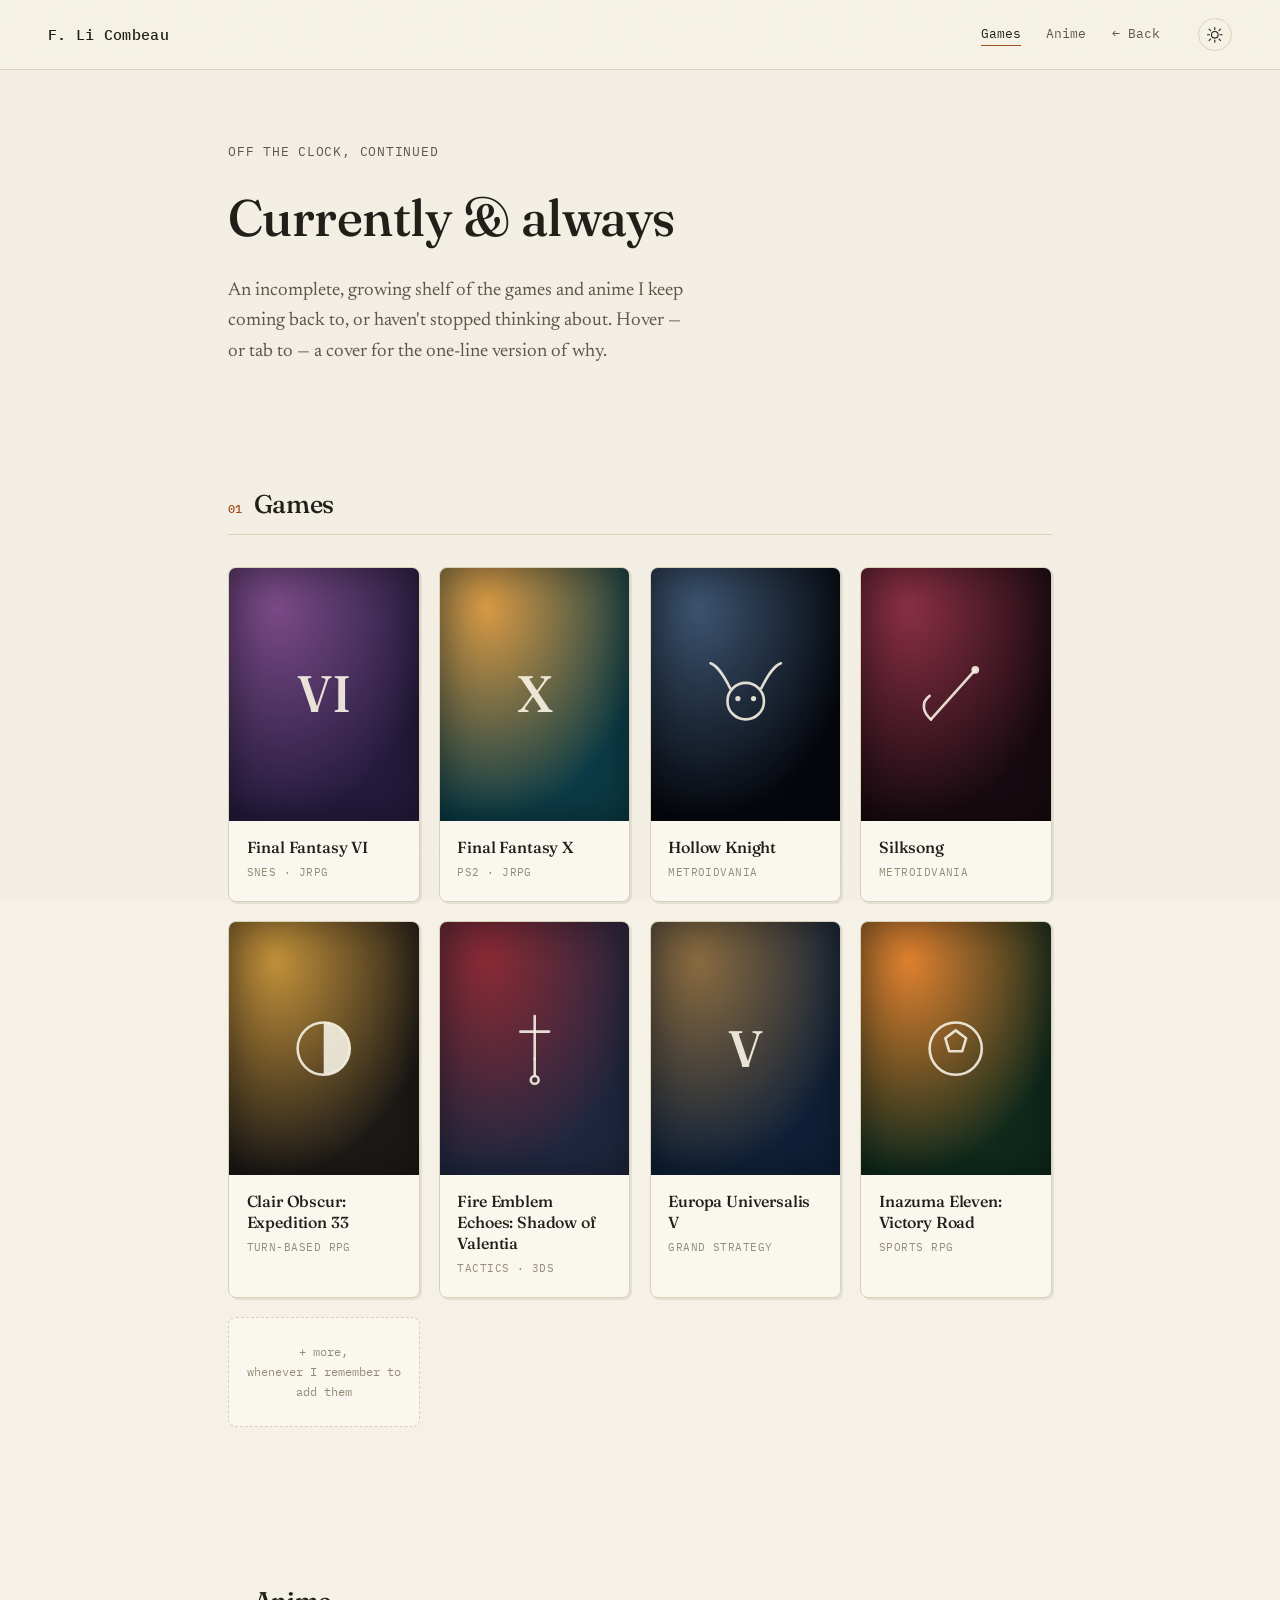
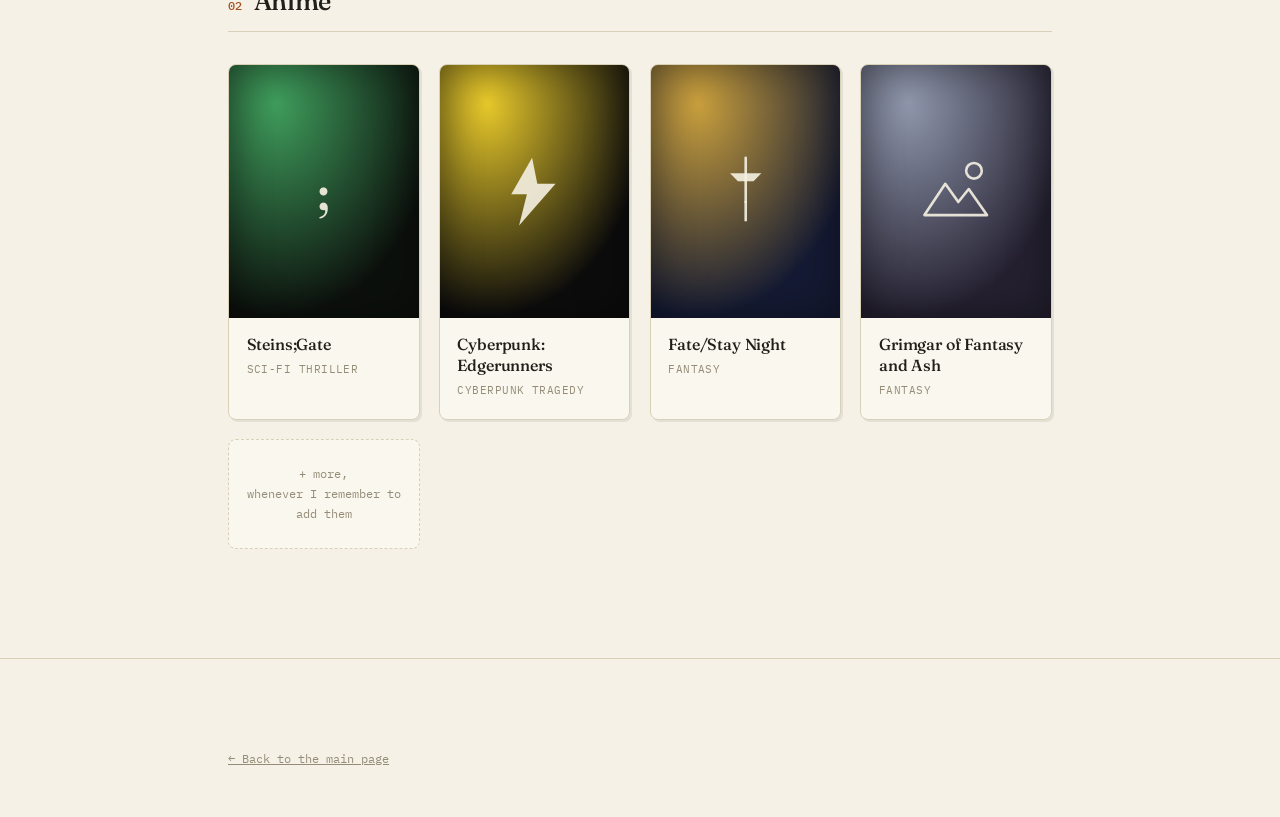
==== playing.html @ 3b8ca944 "Added side projects and games" ====
<!DOCTYPE html>
<html lang="en">
<head>
<meta charset="UTF-8">
<meta name="viewport" content="width=device-width, initial-scale=1.0">
<title>Frédéric Li Combeau — Off the clock, continued</title>
<meta name="description" content="Games and anime Frédéric Li Combeau keeps coming back to.">
<link rel="icon" href="assets/favicon.svg" type="image/svg+xml">
<link rel="preconnect" href="https://fonts.googleapis.com">
<link rel="preconnect" href="https://fonts.gstatic.com" crossorigin>
<link href="https://fonts.googleapis.com/css2?family=Fraunces:ital,opsz,wght@0,9..144,400;0,9..144,500;0,9..144,600;1,9..144,500&family=IBM+Plex+Mono:wght@400;500&family=Newsreader:ital,opsz,wght@0,6..72,400;0,6..72,500;1,6..72,400&display=swap" rel="stylesheet">
<link rel="stylesheet" href="css/style.css">
<link rel="stylesheet" href="css/playing.css">
</head>
<body>

<div class="grain" aria-hidden="true"></div>

<header class="site-header">
  <a class="wordmark" href="index.html">F. Li&nbsp;Combeau</a>
  <nav class="site-nav">
    <a href="#games" data-nav>Games</a>
    <a href="#anime" data-nav>Anime</a>
    <a href="index.html">← Back</a>
  </nav>
  <button id="theme-toggle" type="button" aria-label="Switch between day and night mode">
    <svg viewBox="0 0 24 24" class="icon-day" aria-hidden="true"><circle cx="12" cy="12" r="4.5"/><path d="M12 2v3M12 19v3M4.2 4.2l2.1 2.1M17.7 17.7l2.1 2.1M2 12h3M19 12h3M4.2 19.8l2.1-2.1M17.7 6.3l2.1-2.1"/></svg>
    <svg viewBox="0 0 24 24" class="icon-night" aria-hidden="true"><path d="M20 14.5A8.5 8.5 0 1 1 9.5 4a6.8 6.8 0 0 0 10.5 10.5Z"/></svg>
  </button>
</header>

<main>

  <section class="playing-hero">
    <p class="eyebrow">Off the clock, continued</p>
    <h1>Currently &amp; always</h1>
    <p class="lede">An incomplete, growing shelf of the games and anime I keep coming back to,
      or haven't stopped thinking about. Hover — or tab to — a cover for the one-line version of why.</p>
  </section>

  <section id="games">
    <h2><span class="num">01</span>Games</h2>

    <ul class="media-grid">
      <li class="media-card" style="--c1:#241b3d; --c2:#7a4a86;" tabindex="0">
        <div class="media-cover"><span class="media-glyph">VI</span></div>
        <div class="media-info">
          <h3>Final Fantasy VI</h3>
          <p class="media-tag">SNES · JRPG</p>
          <p class="media-note">Terra's theme, the Opera scene and that one scene in the world of ruin are amongst the greatest scenes ever made in video games.</p>
        </div>
      </li>

      <li class="media-card" style="--c1:#0b3b46; --c2:#d99a44;" tabindex="0">
        <div class="media-cover"><span class="media-glyph">X</span></div>
        <div class="media-info">
          <h3>Final Fantasy X</h3>
          <p class="media-tag">PS2 · JRPG</p>
          <p class="media-note">A beautiful relationship between Tidus and Yuna, and a story that isn't afraid to sit with grief.</p>
        </div>
      </li>

      <li class="media-card" style="--c1:#05070d; --c2:#3c5470;" tabindex="0">
        <div class="media-cover">
          <svg class="media-icon" viewBox="0 0 64 64" aria-hidden="true">
            <circle cx="32" cy="37" r="14"/>
            <path d="M20 27 C 14 15, 10 10, 5 8"/>
            <path d="M44 27 C 50 15, 54 10, 59 8"/>
            <circle cx="26" cy="35" r="2" fill="currentColor" stroke="none"/>
            <circle cx="38" cy="35" r="2" fill="currentColor" stroke="none"/>
          </svg>
        </div>
        <div class="media-info">
          <h3>Hollow Knight</h3>
          <p class="media-tag">Metroidvania</p>
          <p class="media-note">"Through its pain we found a truth that must now be confessed, For nothing can contain such things but perfect emptiness."</p>
        </div>
      </li>

      <li class="media-card" style="--c1:#170a10; --c2:#8a2f45;" tabindex="0">
        <div class="media-cover">
          <svg class="media-icon" viewBox="0 0 64 64" aria-hidden="true">
            <line x1="13" y1="51" x2="47" y2="13"/>
            <circle cx="47" cy="13" r="3" fill="currentColor" stroke="none"/>
            <path d="M13 51 C 7 46, 5 38, 12 33"/>
          </svg>
        </div>
        <div class="media-info">
          <h3>Silksong</h3>
          <p class="media-tag">Metroidvania</p>
          <p class="media-note">Going deeper into the nest.</p>
        </div>
      </li>

      <li class="media-card" style="--c1:#1c1a17; --c2:#c2903a;" tabindex="0">
        <div class="media-cover">
          <svg class="media-icon" viewBox="0 0 64 64" aria-hidden="true">
            <circle cx="32" cy="32" r="20"/>
            <path d="M32 12 A20 20 0 0 1 32 52 Z" fill="currentColor" stroke="none"/>
          </svg>
        </div>
        <div class="media-info">
          <h3>Clair Obscur: Expedition 33</h3>
          <p class="media-tag">Turn-based RPG</p>
          <p class="media-note">Absolute cinema.</p>
        </div>
      </li>

      <li class="media-card" style="--c1:#1f2740; --c2:#8a2a34;" tabindex="0">
        <div class="media-cover">
          <svg class="media-icon" viewBox="0 0 64 64" aria-hidden="true">
            <line x1="32" y1="7" x2="32" y2="40"/>
            <line x1="21" y1="19" x2="43" y2="19"/>
            <line x1="32" y1="40" x2="32" y2="52"/>
            <circle cx="32" cy="56" r="3"/>
          </svg>
        </div>
        <div class="media-info">
          <h3>Fire Emblem Echoes: Shadow of Valentia</h3>
          <p class="media-tag">Tactics · 3DS</p>
          <p class="media-note">The best character designs in the series. Alm and Celica's
            relationship is beautiful.</p>
        </div>
      </li>

      <li class="media-card" style="--c1:#0f2038; --c2:#8a6b3f;" tabindex="0">
        <div class="media-cover"><span class="media-glyph">V</span></div>
        <div class="media-info">
          <h3>Europa Universalis V</h3>
          <p class="media-tag">Grand strategy</p>
          <p class="media-note">Pain is salvation.</p>
        </div>
      </li>

      <li class="media-card" style="--c1:#0f2a1c; --c2:#e0812f;" tabindex="0">
        <div class="media-cover">
          <svg class="media-icon" viewBox="0 0 64 64" aria-hidden="true">
            <circle cx="32" cy="32" r="20"/>
            <path d="M32 18 L40 24 L37 34 L27 34 L24 24 Z"/>
          </svg>
        </div>
        <div class="media-info">
          <h3>Inazuma Eleven: Victory Road</h3>
          <p class="media-tag">Sports RPG</p>
          <p class="media-note">Let's beat the soccer monster.</p>
        </div>
      </li>

      <li class="media-card media-card--more" tabindex="-1" aria-hidden="true">
        <div class="media-more">+ more,<br>whenever I remember to add them</div>
      </li>
    </ul>
  </section>

  <section id="anime">
    <h2><span class="num">02</span>Anime</h2>

    <ul class="media-grid">
      <li class="media-card" style="--c1:#0c100c; --c2:#3f9d5c;" tabindex="0">
        <div class="media-cover"><span class="media-glyph">;</span></div>
        <div class="media-info">
          <h3>Steins;Gate</h3>
          <p class="media-tag">Sci-fi thriller</p>
          <p class="media-note">Green melted bananas.</p>
        </div>
      </li>

      <li class="media-card" style="--c1:#0c0c0c; --c2:#e8c92b;" tabindex="0">
        <div class="media-cover">
          <svg class="media-icon" viewBox="0 0 64 64" aria-hidden="true">
            <path d="M30 6 L14 34 L26 34 L20 58 L48 26 L34 26 Z" fill="currentColor" stroke="none"/>
          </svg>
        </div>
        <div class="media-info">
          <h3>Cyberpunk: Edgerunners</h3>
          <p class="media-tag">Cyberpunk tragedy</p>
          <p class="media-note">Going through pain and suffering with this one, but one day we'll see them on the Moon.</p>
        </div>
      </li>

      <li class="media-card" style="--c1:#141a33; --c2:#caa03d;" tabindex="0">
        <div class="media-cover">
          <svg class="media-icon" viewBox="0 0 64 64" aria-hidden="true">
            <line x1="32" y1="6" x2="32" y2="40"/>
            <path d="M20 18 L44 18 L38 24 L26 24 Z" fill="currentColor" stroke="none"/>
            <line x1="32" y1="40" x2="32" y2="54"/>
          </svg>
        </div>
        <div class="media-info">
          <h3>Fate/Stay Night</h3>
          <p class="media-tag">Fantasy</p>
          <p class="media-note">Excalibur !!!</p>
        </div>
      </li>

      <li class="media-card" style="--c1:#242030; --c2:#8f97ac;" tabindex="0">
        <div class="media-cover">
          <svg class="media-icon" viewBox="0 0 64 64" aria-hidden="true">
            <circle cx="46" cy="16" r="6"/>
            <path d="M8 50 L24 26 L34 40 L42 30 L56 50 Z"/>
          </svg>
        </div>
        <div class="media-info">
          <h3>Grimgar of Fantasy and Ash</h3>
          <p class="media-tag">Fantasy</p>
          <p class="media-note">Beautiful animation and world-building, as well as amazing character development.</p>
        </div>
      </li>

      <li class="media-card media-card--more" tabindex="-1" aria-hidden="true">
        <div class="media-more">+ more,<br>whenever I remember to add them</div>
      </li>
    </ul>
  </section>

</main>

<footer id="contact">
  <div class="footer-inner">
    <p class="footer-meta"><a href="index.html">← Back to the main page</a></p>
  </div>
</footer>

<script src="js/main.js"></script>
</body>
</html>
---- css/style.css ----
/* ---------------------------------------------------------------
   Frédéric Li Combeau — researcher site
   Two-ink print aesthetic (day) that turns into a starfield (night).
   --------------------------------------------------------------- */

:root{
  --bg: #f5f1e6;
  --bg-alt: #ece5d3;
  --ink: #211f1a;
  --ink-soft: #5b5648;
  --ink-faint: #948c78;
  --rule: #d9d0b8;
  --accent: #2c3a63;
  --accent-warm: #a6501f;
  --card-bg: #faf7ee;
  --shadow: rgba(33,31,26,0.08);

  --serif-display: "Fraunces", "Iowan Old Style", "Palatino Linotype", Georgia, serif;
  --serif-body: "Newsreader", Georgia, "Times New Roman", serif;
  --mono: "IBM Plex Mono", ui-monospace, "SFMono-Regular", Menlo, Consolas, monospace;

  --max: 920px;
  --gap: clamp(1.25rem, 3vw, 2.5rem);

  color-scheme: light;
}

html[data-theme="night"]{
  --bg: #0c1020;
  --bg-alt: #12172b;
  --ink: #e9e4d6;
  --ink-soft: #b3ad9c;
  --ink-faint: #6b6c85;
  --rule: #262c48;
  --accent: #8fa6ff;
  --accent-warm: #e8a978;
  --card-bg: #10142688;
  --shadow: rgba(0,0,0,0.35);
  color-scheme: dark;
}

*, *::before, *::after{ box-sizing: border-box; }

html{ scroll-behavior: smooth; }

body{
  margin: 0;
  background: var(--bg);
  color: var(--ink);
  font-family: var(--serif-body);
  font-size: 17px;
  line-height: 1.6;
  transition: background-color .5s ease, color .5s ease;
  overflow-x: hidden;
}

@media (prefers-reduced-motion: reduce){
  html{ scroll-behavior: auto; }
  *{ transition: none !important; animation: none !important; }
}

/* paper grain overlay */
.grain{
  position: fixed;
  inset: 0;
  z-index: 1;
  pointer-events: none;
  opacity: .5;
  mix-blend-mode: multiply;
  background-image: url("data:image/svg+xml;utf8,<svg xmlns='http://www.w3.org/2000/svg' width='180' height='180'><filter id='n'><feTurbulence type='fractalNoise' baseFrequency='0.9' numOctaves='2' stitchTiles='stitch'/><feColorMatrix type='matrix' values='0 0 0 0 0  0 0 0 0 0  0 0 0 0 0  0 0 0 0.035 0'/></filter><rect width='100%25' height='100%25' filter='url(%23n)'/></svg>");
}
html[data-theme="night"] .grain{ mix-blend-mode: screen; opacity: .35; }

a{ color: inherit; }

h1, h2, h3, h4{
  font-family: var(--serif-display);
  font-weight: 500;
  margin: 0;
  letter-spacing: -0.01em;
}

.subtle{ font-weight: 400; color: var(--ink-soft); font-size: .8em; }

/* ---------- header ---------- */
.site-header{
  position: sticky;
  top: 0;
  z-index: 20;
  display: flex;
  align-items: center;
  gap: var(--gap);
  padding: 1.1rem clamp(1.25rem, 5vw, 3rem);
  background: color-mix(in srgb, var(--bg) 86%, transparent);
  backdrop-filter: blur(6px);
  border-bottom: 1px solid var(--rule);
}

.wordmark{
  font-family: var(--mono);
  font-weight: 500;
  font-size: .95rem;
  text-decoration: none;
  letter-spacing: .02em;
  white-space: nowrap;
}

.site-nav{
  display: flex;
  gap: clamp(.85rem, 2vw, 1.6rem);
  margin-left: auto;
  font-family: var(--mono);
  font-size: .82rem;
  flex-wrap: wrap;
}

.site-nav a{
  text-decoration: none;
  color: var(--ink-soft);
  position: relative;
  padding-bottom: 2px;
}
.site-nav a::after{
  content: "";
  position: absolute;
  left: 0; right: 100%;
  bottom: 0;
  height: 1px;
  background: var(--accent-warm);
  transition: right .25s ease;
}
.site-nav a:hover::after,
.site-nav a.active::after{ right: 0; }
.site-nav a.active{ color: var(--ink); }

#theme-toggle{
  border: 1px solid var(--rule);
  background: transparent;
  color: var(--ink);
  border-radius: 999px;
  width: 2.1rem;
  height: 2.1rem;
  display: grid;
  place-items: center;
  cursor: pointer;
  flex: none;
}
#theme-toggle svg{ width: 1.1rem; height: 1.1rem; fill: none; stroke: currentColor; stroke-width: 1.5; stroke-linecap: round; }
#theme-toggle .icon-night{ display: none; }
html[data-theme="night"] #theme-toggle .icon-day{ display: none; }
html[data-theme="night"] #theme-toggle .icon-night{ display: block; fill: currentColor; stroke: none; }

/* ---------- layout helpers ---------- */
main, footer{
  position: relative;
  z-index: 2;
}

section{
  max-width: var(--max);
  margin: 0 auto;
  padding: clamp(2.5rem, 6vw, 5rem) clamp(1.25rem, 5vw, 3rem);
}

section > h2{
  font-size: clamp(1.4rem, 2vw, 1.7rem);
  display: flex;
  align-items: baseline;
  gap: .75rem;
  margin-bottom: 2rem;
  padding-bottom: .6rem;
  border-bottom: 1px solid var(--rule);
}

.num{
  font-family: var(--mono);
  font-size: .75rem;
  color: var(--accent-warm);
  font-weight: 500;
}

.section-note{
  margin-top: -1.3rem;
  margin-bottom: 1.8rem;
  color: var(--ink-faint);
  font-style: italic;
  font-size: .95rem;
}

/* ---------- hero ---------- */
.hero{
  max-width: var(--max);
  margin: 0 auto;
  padding: clamp(2.5rem, 8vw, 5.5rem) clamp(1.25rem, 5vw, 3rem) clamp(2rem, 6vw, 4rem);
  display: grid;
  grid-template-columns: 1.25fr 1fr;
  gap: clamp(2rem, 5vw, 3rem);
  align-items: center;
}

.eyebrow{
  font-family: var(--mono);
  font-size: .8rem;
  text-transform: uppercase;
  letter-spacing: .06em;
  color: var(--ink-soft);
  margin: 0 0 .9rem;
}

.hero h1{
  font-size: clamp(2.6rem, 7vw, 4.4rem);
  line-height: .98;
  margin-bottom: 1.3rem;
}

.lede{
  font-size: 1.18rem;
  max-width: 46ch;
  color: var(--ink-soft);
  margin: 0 0 1.5rem;
}

.now{
  font-family: var(--serif-body);
  font-size: 1rem;
  max-width: 52ch;
  margin: 0 0 1.8rem;
  padding-left: 1rem;
  border-left: 2px solid var(--accent-warm);
  color: var(--ink);
}

.tag{
  font-family: var(--mono);
  font-size: .72rem;
  text-transform: uppercase;
  letter-spacing: .06em;
  color: var(--accent-warm);
  margin-right: .5em;
}

.hero-links{
  display: flex;
  flex-wrap: wrap;
  gap: .6rem;
}

.pill{
  font-family: var(--mono);
  font-size: .82rem;
  border: 1px solid var(--rule);
  background: var(--card-bg);
  color: var(--ink);
  padding: .5rem .9rem;
  border-radius: 999px;
  text-decoration: none;
  cursor: pointer;
  transition: border-color .2s ease, transform .2s ease;
  position: relative;
}
.pill:hover{ border-color: var(--accent-warm); transform: translateY(-1px); }

#copy-email, #copy-email-2{ overflow: hidden; }
.pill-copied{
  position: absolute; inset: 0;
  display: grid; place-items: center;
  background: var(--accent-warm);
  color: var(--bg);
  transform: translateY(100%);
  transition: transform .25s ease;
}
.pill.is-copied .pill-copied{ transform: translateY(0); }

/* hero constellation figure */
.hero-figure{
  margin: 0;
  display: flex;
  flex-direction: column;
  align-items: center;
  padding-top: .5rem;
}
#orion{ width: 100%; max-width: clamp(240px, 25vw, 380px); height: auto; }
#orion .lines{ stroke: var(--ink-faint); stroke-width: 1; opacity: .55; }
#orion .stars circle{
  fill: var(--accent);
  cursor: default;
  transition: fill .3s ease, r .2s ease;
}
#orion .stars circle:hover{ fill: var(--accent-warm); }
html[data-theme="night"] #orion .stars circle{
  fill: #f4efe0;
  filter: drop-shadow(0 0 3px rgba(244,239,224,.8));
}
html[data-theme="night"] #orion .lines{ stroke: #3a4166; opacity: .7; }

#star-label{
  font-family: var(--mono);
  font-size: .72rem;
  color: var(--ink-faint);
  height: 1.2rem;
  margin-top: .4rem;
}

/* ---------- research timeline ---------- */
.timeline{
  list-style: none;
  margin: 0; padding: 0;
  position: relative;
  border-left: 1px solid var(--rule);
}

.entry{
  position: relative;
  padding: 0 0 2.4rem 2rem;
}
.entry:last-child{ padding-bottom: 0; }
.entry::before{
  content: "";
  position: absolute;
  left: -4.5px; top: .4rem;
  width: 8px; height: 8px;
  border-radius: 50%;
  background: var(--accent);
  box-shadow: 0 0 0 4px var(--bg);
}

.entry-meta{
  display: flex;
  gap: 1rem;
  align-items: baseline;
  font-family: var(--mono);
  font-size: .78rem;
  color: var(--ink-faint);
  margin-bottom: .5rem;
  flex-wrap: wrap;
}
.entry-date{ font-family: var(--mono); }
.entry-status{
  color: var(--accent-warm);
  border: 1px solid var(--rule);
  border-radius: 999px;
  padding: .1rem .55rem;
}

.entry h3{ font-size: 1.25rem; margin-bottom: .4rem; line-height: 1.3; }
.entry-place{ margin: 0; font-weight: 500; }
.entry-people{ margin: .15rem 0 .6rem; color: var(--ink-soft); font-size: .95rem; }
.entry-desc{ margin: 0; color: var(--ink-soft); max-width: 65ch; }

/* ---------- projects ---------- */
.project-grid{
  list-style: none;
  margin: 0; padding: 0;
  display: grid;
  grid-template-columns: repeat(2, 1fr);
  gap: 1.1rem;
}

.project{
  position: relative;
  border: 1px solid var(--rule);
  background: var(--card-bg);
  border-radius: 6px;
  padding: 1.3rem 1.4rem 1.5rem;
  box-shadow: 2px 2px 0 var(--shadow);
  display: flex;
  flex-direction: column;
}

.project:nth-child(5){ grid-column: 1 / -1; }

.project-tag{
  font-family: var(--mono);
  font-size: .72rem;
  text-transform: uppercase;
  letter-spacing: .04em;
  color: var(--ink-faint);
}

.project h3{
  font-size: 1.08rem;
  line-height: 1.35;
  margin: .5rem 0 .6rem;
}

.project p{ margin: 0 0 .8rem; color: var(--ink-soft); font-size: .96rem; }
.project p a{ color: var(--accent); text-decoration: underline; text-decoration-color: var(--rule); text-underline-offset: 2px; }

.project > a{
  margin-top: auto;
  font-family: var(--mono);
  font-size: .82rem;
  text-decoration: none;
  color: var(--accent);
  align-self: flex-start;
  border-bottom: 1px solid var(--accent);
  padding-bottom: 1px;
}

.stamp{
  position: absolute;
  top: 1.1rem; right: 1.2rem;
  font-family: var(--mono);
  font-size: .66rem;
  text-transform: uppercase;
  letter-spacing: .05em;
  color: var(--accent-warm);
  border: 1px dashed var(--accent-warm);
  border-radius: 4px;
  padding: .2rem .45rem;
  transform: rotate(4deg);
}

/* ---------- background ---------- */
.background-grid{
  display: grid;
  grid-template-columns: 1.5fr 1fr;
  gap: clamp(2rem, 4vw, 3.5rem);
}

.edu-entry{ margin-bottom: 1.6rem; }
.edu-entry:last-child{ margin-bottom: 0; }
.edu-entry h3{ font-size: 1.05rem; margin: .3rem 0 .2rem; }
.edu-entry .entry-place{ margin: 0 0 .4rem; color: var(--ink-soft); }
.course-list{
  margin: 0;
  font-size: .88rem;
  color: var(--ink-faint);
  font-family: var(--mono);
  line-height: 1.7;
}

.skill-group{ margin-bottom: 1.4rem; }
.skill-group:last-child{ margin-bottom: 0; }
.skill-group h4{
  font-family: var(--mono);
  font-size: .78rem;
  text-transform: uppercase;
  letter-spacing: .05em;
  color: var(--ink-faint);
  margin-bottom: .4rem;
}
.skill-group p{ margin: 0; color: var(--ink-soft); font-size: .95rem; }

.skill-list{
  list-style: none;
  margin: 0; padding: 0;
  display: flex;
  flex-direction: column;
  gap: .3rem;
  color: var(--ink-soft);
  font-size: .95rem;
}

/* ---------- off the clock / marginalia ---------- */
.marginalia{
  list-style: none;
  margin: 0; padding: 0;
  display: flex;
  flex-direction: column;
  gap: 1rem;
}
.marginalia li{
  padding-left: 5.2rem;
  position: relative;
  color: var(--ink-soft);
  font-size: 1.02rem;
}
.m-year{
  position: absolute;
  left: 0;
  width: 4.4rem;
  font-family: var(--mono);
  font-size: .78rem;
  color: var(--accent-warm);
  text-align: right;
  padding-right: 1rem;
  border-right: 1px solid var(--rule);
}

.aside{
  margin: 2.2rem 0 0;
  padding-top: 1.4rem;
  border-top: 1px dashed var(--rule);
  color: var(--ink-faint);
  font-style: italic;
  font-size: .92rem;
}
.aside a{
  color: var(--accent);
  font-style: normal;
  text-decoration: underline;
  text-decoration-color: var(--rule);
  text-underline-offset: 2px;
}
.aside a:hover{ text-decoration-color: var(--accent-warm); }

/* ---------- footer ---------- */
footer{
  border-top: 1px solid var(--rule);
  margin-top: 2rem;
}
.footer-inner{
  max-width: var(--max);
  margin: 0 auto;
  padding: clamp(2.5rem, 6vw, 4rem) clamp(1.25rem, 5vw, 3rem) 3rem;
}
.footer-lede{
  font-size: 1.3rem;
  font-family: var(--serif-display);
  font-weight: 500;
  max-width: 56ch;
  margin: 0 0 1.6rem;
}
.footer-meta{
  font-family: var(--mono);
  font-size: .78rem;
  color: var(--ink-faint);
  margin: 1.6rem 0 0;
}

/* ---------- responsive ---------- */
@media (max-width: 760px){
  .site-nav{ display: none; }
  .hero{ grid-template-columns: 1fr; }
  .hero-figure{ order: -1; max-width: 160px; margin: 0 auto 1rem; }
  .background-grid{ grid-template-columns: 1fr; }
  .project-grid{ grid-template-columns: 1fr; }
  .project:nth-child(5){ grid-column: auto; }
  .marginalia li{ padding-left: 3.6rem; }
  .m-year{ width: 3rem; font-size: .68rem; padding-right: .6rem; }
}
---- css/playing.css ----
/* ---------------------------------------------------------------
   Off the clock, continued — games & anime shelf
   Extends the base design system in style.css.
   --------------------------------------------------------------- */

.playing-hero{
  max-width: var(--max);
  margin: 0 auto;
  padding: clamp(2.5rem, 7vw, 4.5rem) clamp(1.25rem, 5vw, 3rem) clamp(1.5rem, 4vw, 2.5rem);
}

.playing-hero h1{
  font-size: clamp(2.2rem, 5vw, 3.2rem);
  margin: .6rem 0 1.1rem;
}

.playing-hero .lede{ margin: 0; }

.media-grid{
  list-style: none;
  margin: 0; padding: 0;
  display: grid;
  grid-template-columns: repeat(4, 1fr);
  gap: 1.2rem;
}

.media-card{
  position: relative;
  display: flex;
  flex-direction: column;
  border: 1px solid var(--rule);
  border-radius: 8px;
  background: var(--card-bg);
  box-shadow: 2px 2px 0 var(--shadow);
  overflow: hidden;
  transition: transform .25s ease, box-shadow .25s ease;
  outline-offset: 3px;
}

.media-card:hover,
.media-card:focus,
.media-card:focus-within{
  transform: translateY(-4px);
  box-shadow: 5px 7px 0 var(--shadow);
}
.media-card:focus{ outline: 2px solid var(--accent-warm); }

.media-cover{
  position: relative;
  aspect-ratio: 3 / 4;
  display: grid;
  place-items: center;
  background: radial-gradient(130% 130% at 25% 15%, var(--c2), var(--c1) 65%);
}
.media-cover::after{
  content: "";
  position: absolute;
  inset: 0;
  box-shadow: inset 0 0 42px rgba(0,0,0,.4);
  pointer-events: none;
}

.media-glyph{
  font-family: var(--serif-display);
  font-size: clamp(2.4rem, 6vw, 3.2rem);
  font-weight: 500;
  color: rgba(246,241,227,.92);
  transition: transform .3s ease;
}

.media-icon{
  width: 44%;
  height: 44%;
  color: rgba(246,241,227,.9);
  stroke: currentColor;
  fill: none;
  stroke-width: 2;
  stroke-linecap: round;
  stroke-linejoin: round;
  transition: transform .3s ease;
}

.media-card:hover .media-glyph,
.media-card:focus .media-glyph,
.media-card:hover .media-icon,
.media-card:focus .media-icon{
  transform: scale(1.08);
}

.media-info{
  padding: 1rem 1.1rem 1.2rem;
  display: flex;
  flex-direction: column;
  flex: 1;
}

.media-info h3{
  font-size: 1rem;
  line-height: 1.3;
  margin: 0;
}

.media-tag{
  font-family: var(--mono);
  font-size: .7rem;
  text-transform: uppercase;
  letter-spacing: .04em;
  color: var(--ink-faint);
  margin: .4rem 0 0;
}

.media-note{
  margin: 0;
  font-size: .88rem;
  line-height: 1.5;
  color: var(--ink-soft);
  max-height: 0;
  opacity: 0;
  overflow: hidden;
  transition: max-height .35s ease, opacity .3s ease, margin-top .35s ease;
}

.media-card:hover .media-note,
.media-card:focus .media-note,
.media-card:focus-within .media-note{
  max-height: 8rem;
  opacity: 1;
  margin-top: .55rem;
}

.media-card--more{
  align-items: center;
  justify-content: center;
  border-style: dashed;
  box-shadow: none;
  cursor: default;
}
.media-card--more:hover{ transform: none; }
.media-more{
  text-align: center;
  padding: 1.5rem 1rem;
  font-family: var(--mono);
  font-size: .78rem;
  line-height: 1.6;
  color: var(--ink-faint);
}

@media (max-width: 980px){
  .media-grid{ grid-template-columns: repeat(3, 1fr); }
}
@media (max-width: 760px){
  .media-grid{ grid-template-columns: repeat(2, 1fr); }
  .site-nav{ display: none; }
  /* no reliable hover on touch — just show the note */
  .media-note{
    max-height: none;
    opacity: 1;
    margin-top: .55rem;
  }
}
@media (max-width: 420px){
  .media-grid{ grid-template-columns: 1fr; }
}
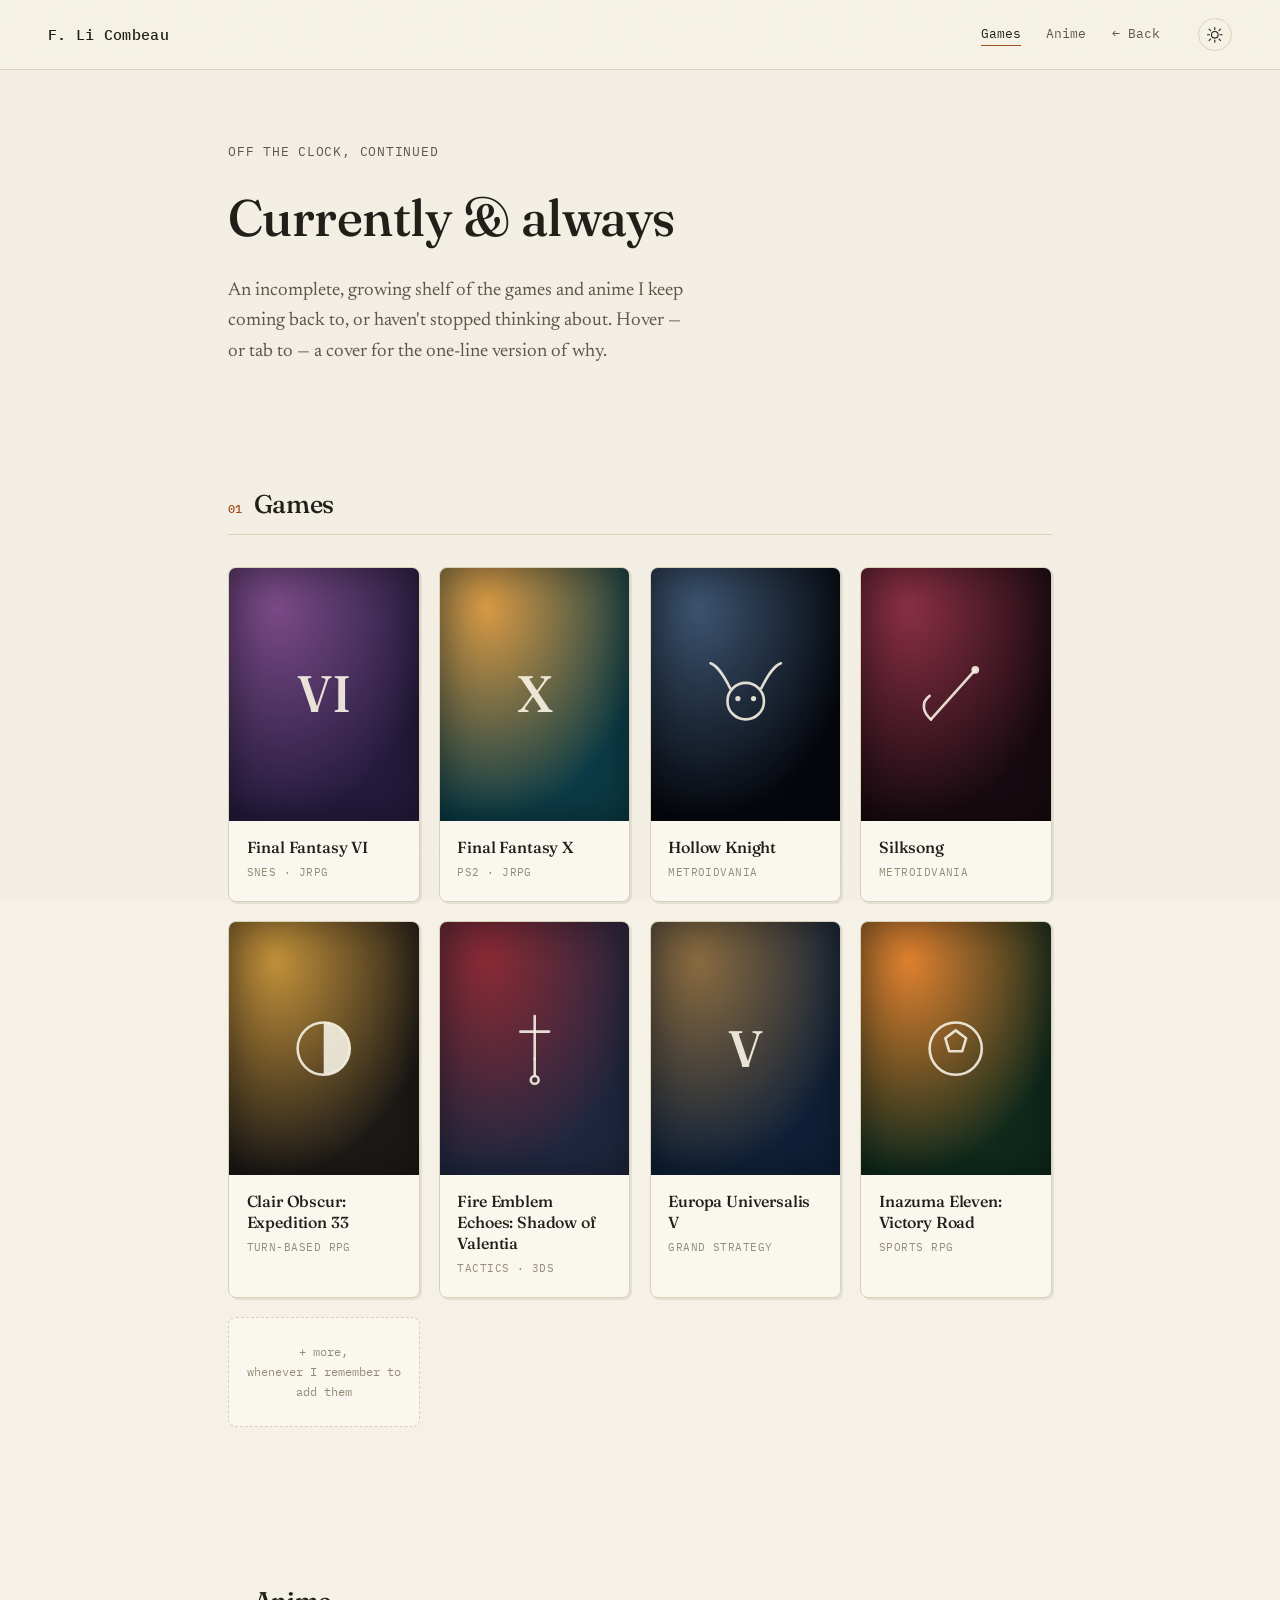
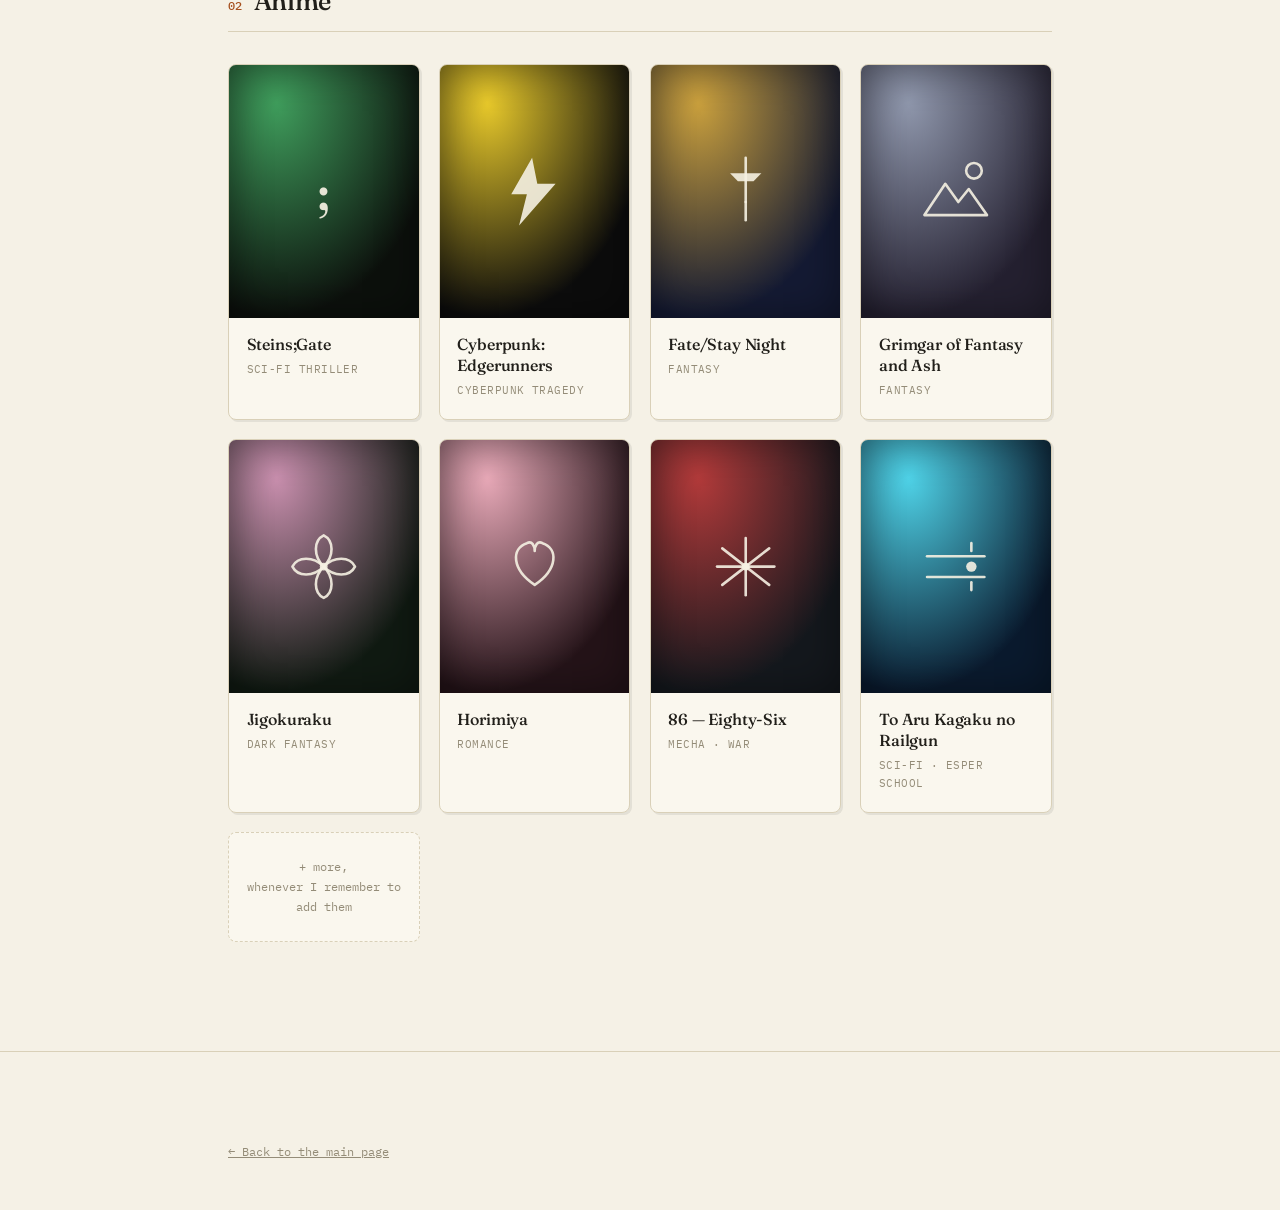
==== commit 1058eece: "more animes" ====
--- a/playing.html
+++ b/playing.html
@@ -207,6 +207,74 @@
         </div>
       </li>
 
+      <li class="media-card" style="--c1:#101a12; --c2:#c98fae;" tabindex="0">
+        <div class="media-cover">
+          <svg class="media-icon" viewBox="0 0 64 64" aria-hidden="true">
+            <circle cx="32" cy="32" r="3" fill="currentColor" stroke="none"/>
+            <path d="M32 32 C 24 24, 24 12, 32 8 C 40 12, 40 24, 32 32 Z"/>
+            <path d="M32 32 C 40 24, 52 24, 56 32 C 52 40, 40 40, 32 32 Z"/>
+            <path d="M32 32 C 40 40, 40 52, 32 56 C 24 52, 24 40, 32 32 Z"/>
+            <path d="M32 32 C 24 40, 12 40, 8 32 C 12 24, 24 24, 32 32 Z"/>
+          </svg>
+        </div>
+        <div class="media-info">
+          <h3>Jigokuraku</h3>
+          <p class="media-tag">Dark fantasy</p>
+          <p class="media-note">Gabimaru is on fire.</p>
+        </div>
+      </li>
+
+      <li class="media-card" style="--c1:#241318; --c2:#e8a9b8;" tabindex="0">
+        <div class="media-cover">
+          <svg class="media-icon" viewBox="0 0 64 64" aria-hidden="true">
+            <path d="M32 46 C 14 34, 14 18, 26 14 C 30 12, 32 16, 32 20 C 32 16, 34 12, 38 14 C 50 18, 50 34, 32 46 Z"/>
+          </svg>
+        </div>
+        <div class="media-info">
+          <h3>Horimiya</h3>
+          <p class="media-tag">Romance</p>
+          <p class="media-note">Feels nice.</p>
+        </div>
+      </li>
+
+      <li class="media-card" style="--c1:#14181d; --c2:#b23a3a;" tabindex="0">
+        <div class="media-cover">
+          <svg class="media-icon" viewBox="0 0 64 64" aria-hidden="true">
+            <circle cx="32" cy="32" r="3" fill="currentColor" stroke="none"/>
+            <line x1="32" y1="32" x2="32" y2="10"/>
+            <line x1="32" y1="32" x2="50" y2="18"/>
+            <line x1="32" y1="32" x2="54" y2="32"/>
+            <line x1="32" y1="32" x2="50" y2="46"/>
+            <line x1="32" y1="32" x2="32" y2="54"/>
+            <line x1="32" y1="32" x2="14" y2="46"/>
+            <line x1="32" y1="32" x2="10" y2="32"/>
+            <line x1="32" y1="32" x2="14" y2="18"/>
+          </svg>
+        </div>
+        <div class="media-info">
+          <h3>86 — Eighty-Six</h3>
+          <p class="media-tag">Mecha · war</p>
+          <p class="media-note">For Freedom.</p>
+        </div>
+      </li>
+
+      <li class="media-card" style="--c1:#0a1a2e; --c2:#4fd3e8;" tabindex="0">
+        <div class="media-cover">
+          <svg class="media-icon" viewBox="0 0 64 64" aria-hidden="true">
+            <line x1="10" y1="24" x2="54" y2="24"/>
+            <line x1="10" y1="40" x2="54" y2="40"/>
+            <line x1="44" y1="14" x2="44" y2="20"/>
+            <line x1="44" y1="44" x2="44" y2="50"/>
+            <circle cx="44" cy="32" r="4" fill="currentColor" stroke="none"/>
+          </svg>
+        </div>
+        <div class="media-info">
+          <h3>To Aru Kagaku no Railgun</h3>
+          <p class="media-tag">Sci-fi · esper school</p>
+          <p class="media-note">Never flip a coin at Misaka.</p>
+        </div>
+      </li>
+
       <li class="media-card media-card--more" tabindex="-1" aria-hidden="true">
         <div class="media-more">+ more,<br>whenever I remember to add them</div>
       </li>
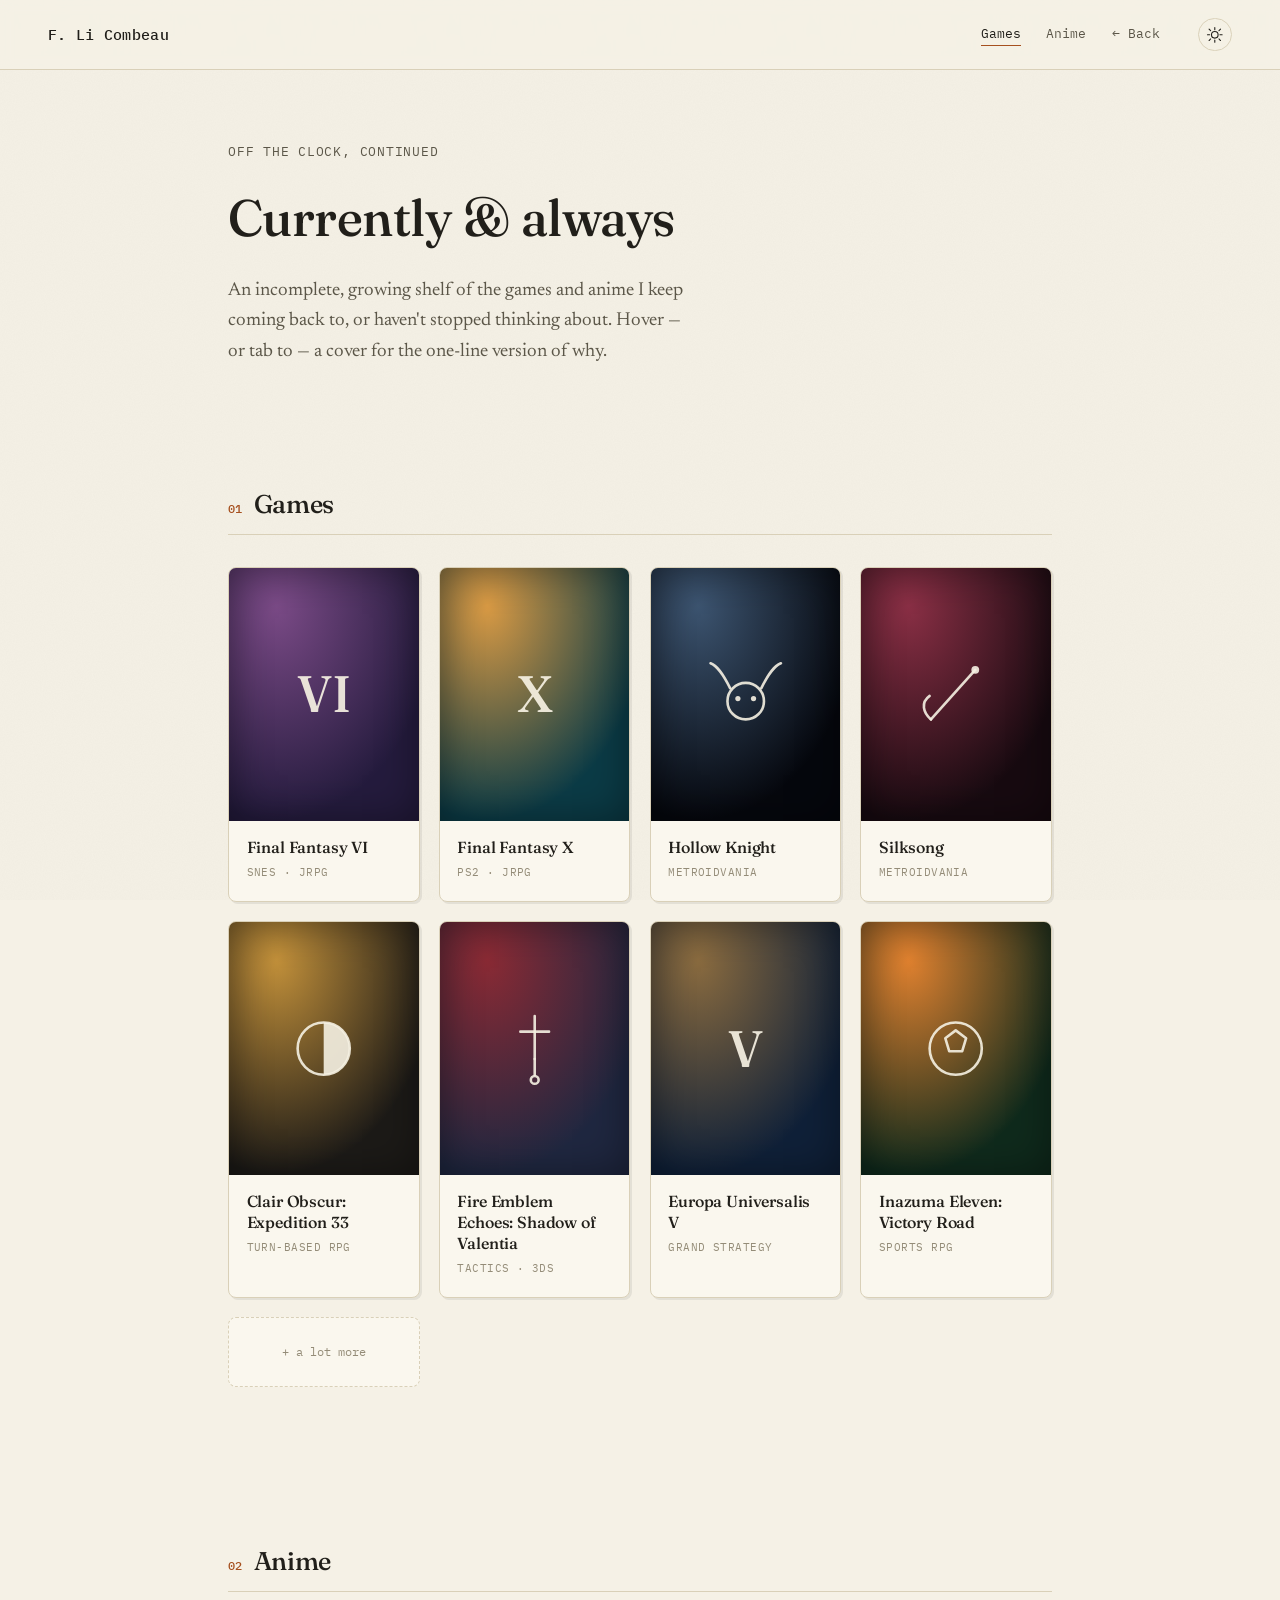
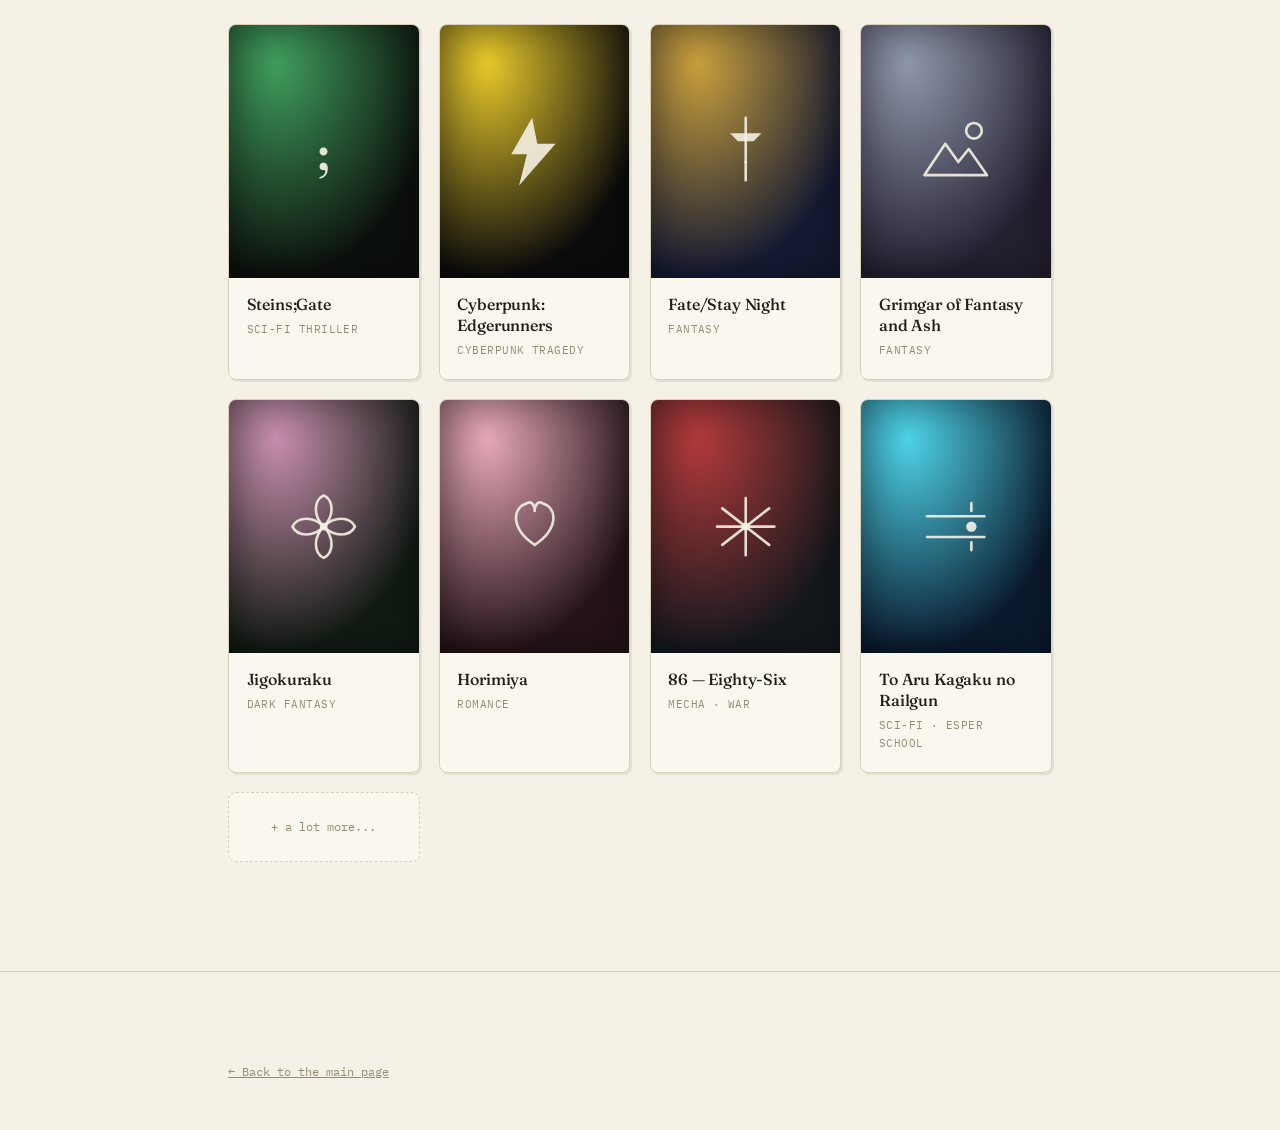
==== commit 135444ab: "small text change" ====
--- a/playing.html
+++ b/playing.html
@@ -147,7 +147,7 @@
       </li>
 
       <li class="media-card media-card--more" tabindex="-1" aria-hidden="true">
-        <div class="media-more">+ more,<br>whenever I remember to add them</div>
+        <div class="media-more">+ a lot more</div>
       </li>
     </ul>
   </section>
@@ -276,7 +276,7 @@
       </li>
 
       <li class="media-card media-card--more" tabindex="-1" aria-hidden="true">
-        <div class="media-more">+ more,<br>whenever I remember to add them</div>
+        <div class="media-more">+ a lot more...</div>
       </li>
     </ul>
   </section>
